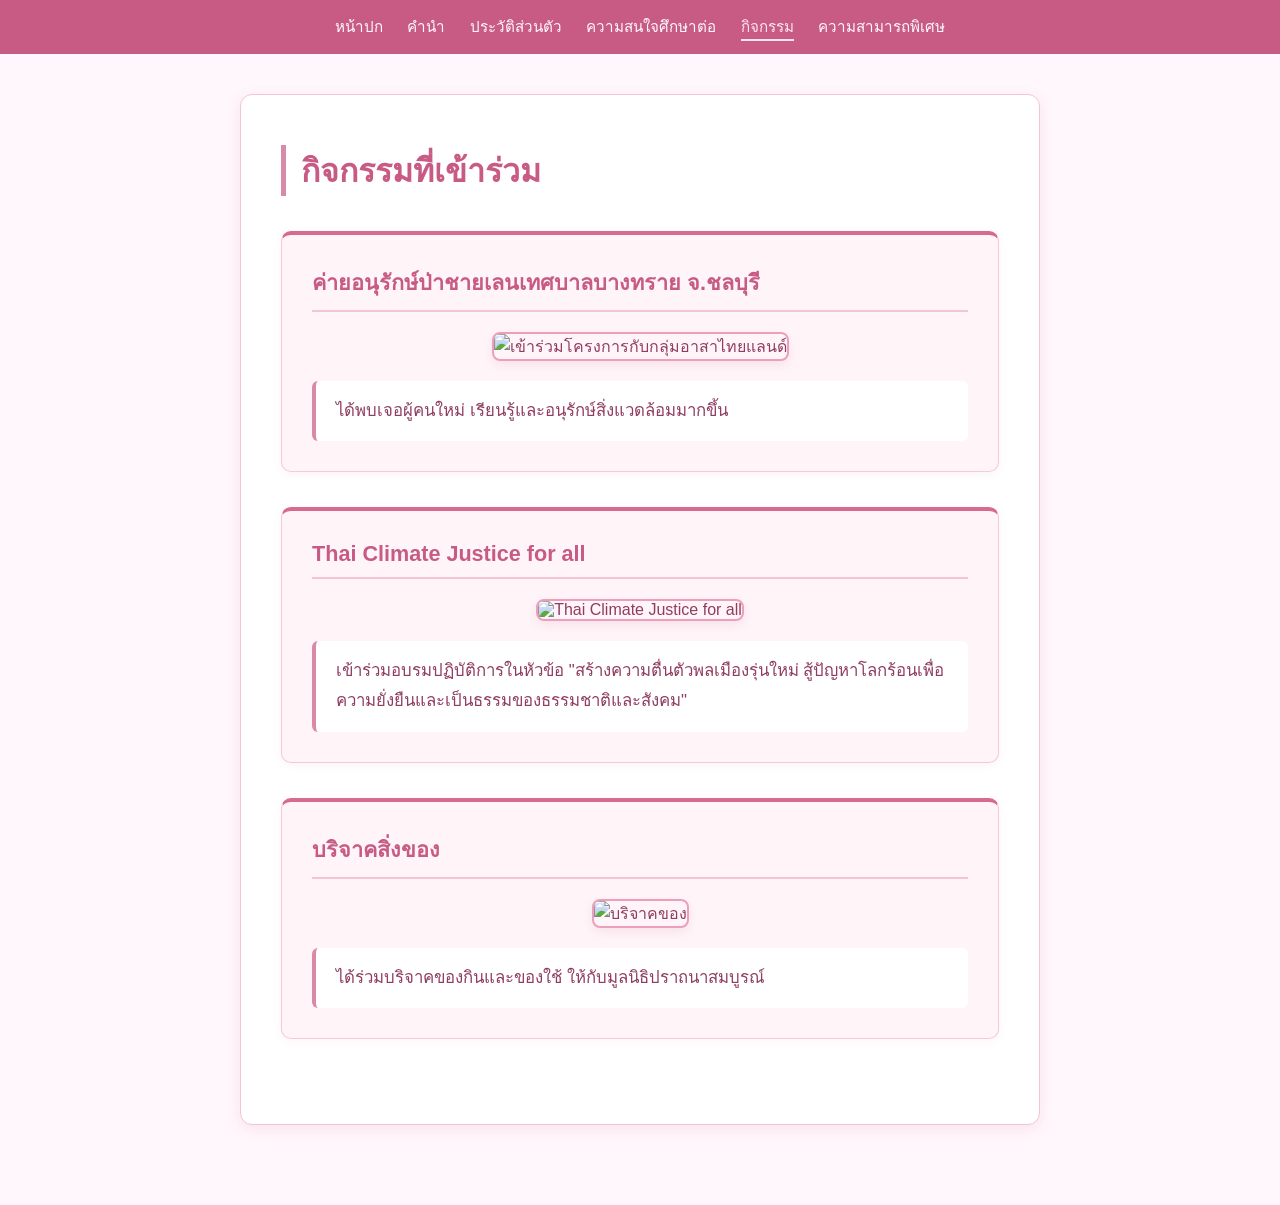
==== activities.html @ 388d0272 "Create activities.html" ====
<!DOCTYPE html>
<html lang="th">
<head>
    <meta charset="UTF-8">
    <meta name="viewport" content="width=device-width, initial-scale=1.0">
    <title>Portfolio - กิจกรรมที่เข้าร่วม</title>
    <style>
        * { box-sizing: border-box; margin: 0; padding: 0; }

        body {
            font-family: 'Sarabun', sans-serif;
            background: #fff7fb;
            color: #8f3d60;
            padding-bottom: 40px;
        }

        /* แถบเมนูด้านบน */
        nav {
            background: #c75b83;
            padding: 15px;
            text-align: center;
        }

        nav a {
            color: #fff8fb;
            text-decoration: none;
            margin: 0 10px;
            font-weight: 500;
            font-size: 0.95rem;
        }

        nav a.active {
            color: #ffe4ef;
            border-bottom: 2px solid #ffe4ef;
            padding-bottom: 4px;
        }

        /* พื้นที่เนื้อหาหลัก */
        .container {
            max-width: 800px;
            margin: 40px auto;
            background: #fff;
            padding: 50px 40px;
            border-radius: 12px;
            border: 1px solid #f3c4d8;
            box-shadow: 0 4px 15px rgba(199, 91, 131, 0.12);
        }

        h1 {
            color: #c75b83;
            font-size: 2rem;
            border-left: 5px solid #d98aa8;
            padding-left: 15px;
            margin-bottom: 35px;
        }

        /* การ์ดกิจกรรมแต่ละรายการ */
        .activity-card {
            background: #fff5f9;
            border: 1px solid #f7c9dc;
            border-top: 4px solid #d66a91;
            border-radius: 10px;
            padding: 30px;
            margin-bottom: 35px;
            text-align: center;
            box-shadow: 0 2px 8px rgba(199, 91, 131, 0.08);
        }

        .activity-card h2 {
            font-size: 1.35rem;
            color: #c75b83;
            margin-bottom: 20px;
            text-align: left;
            border-bottom: 2px solid #f3c4d8;
            padding-bottom: 10px;
        }

        /* กล่องรูปภาพขนาดใหญ่ */
        .activity-img-box {
            margin-bottom: 20px;
        }

        .activity-img-box img {
            width: 100%;
            max-width: 550px;
            height: auto;
            border-radius: 8px;
            border: 2px solid #ec9fbb;
            box-shadow: 0 4px 12px rgba(199, 91, 131, 0.12);
        }

        .activity-card p {
            font-size: 1.05rem;
            line-height: 1.8;
            color: #8f3d60;
            text-align: left;
            background: #fff;
            padding: 15px 20px;
            border-radius: 6px;
            border-left: 4px solid #d98aa8;
        }
    </style>
</head>

<body>

<!-- เมนูเปลี่ยนหน้า -->
<nav>
    <a href="index.html">หน้าปก</a>
    <a href="intro.html">คำนำ</a>
    <a href="profile.html">ประวัติส่วนตัว</a>
    <a href="education.html">ความสนใจศึกษาต่อ</a>
    <a href="activities.html" class="active">กิจกรรม</a>
    <a href="skills.html">ความสามารถพิเศษ</a>
</nav>

<div class="container">

    <h1>กิจกรรมที่เข้าร่วม</h1>

    <!-- กิจกรรมที่ 1 -->
    <div class="activity-card">
        <h2>ค่ายอนุรักษ์ป่าชายเลนเทศบาลบางทราย จ.ชลบุรี</h2>

        <div class="activity-img-box">
            <img src="IMG_3292.jpeg" alt="เข้าร่วมโครงการกับกลุ่มอาสาไทยแลนด์">
        </div>

        <p>
           ได้พบเจอผู้คนใหม่ เรียนรู้และอนุรักษ์สิ่งแวดล้อมมากขึ้น
        </p>
    </div>

    <!-- กิจกรรมที่ 2 -->
    <div class="activity-card">
        <h2>Thai Climate Justice for all</h2>

        <div class="activity-img-box">
            <img src="IMG_3294.jpeg" alt="Thai Climate Justice for all">
        </div>

        <p>
            เข้าร่วมอบรมปฏิบัติการในหัวข้อ "สร้างความตื่นตัวพลเมืองรุ่นใหม่ สู้ปัญหาโลกร้อนเพื่อความยั่งยืนและเป็นธรรมของธรรมชาติและสังคม"
        </p>
    </div>

    <!-- กิจกรรมที่ 3 -->
    <div class="activity-card">
        <h2>บริจาคสิ่งของ</h2>

        <div class="activity-img-box">
            <img src="IMG_3295.jpeg" alt="บริจาคของ">
        </div>

        <p>
            ได้ร่วมบริจาคของกินและของใช้ ให้กับมูลนิธิปราถนาสมบูรณ์
        </p>
    </div>

</div>

</body>
</html>
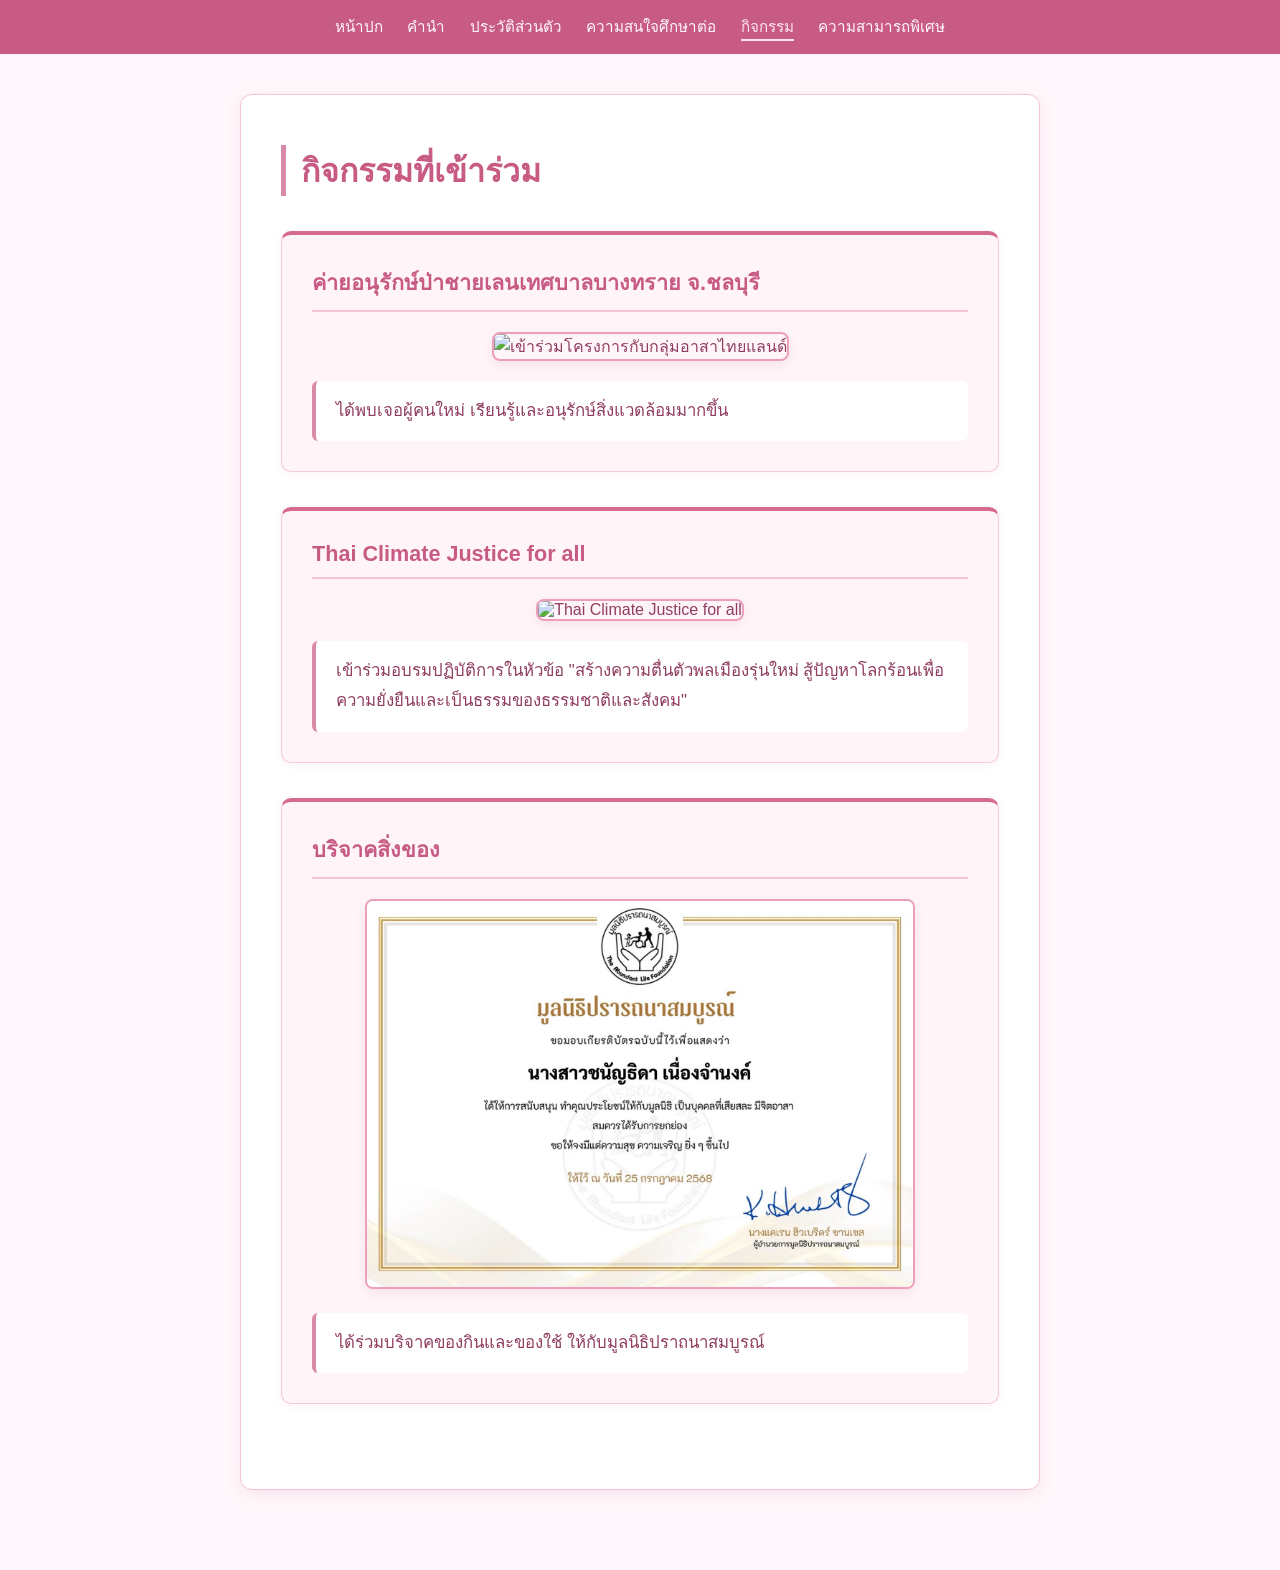
==== commit 027706b6: "Update activities.html" ====
--- a/activities.html
+++ b/activities.html
@@ -149,7 +149,7 @@
         <h2>บริจาคสิ่งของ</h2>
 
         <div class="activity-img-box">
-            <img src="IMG_3295.jpeg" alt="บริจาคของ">
+            <img src="IMG_1692.jpeg" alt="บริจาคของ">
         </div>
 
         <p>
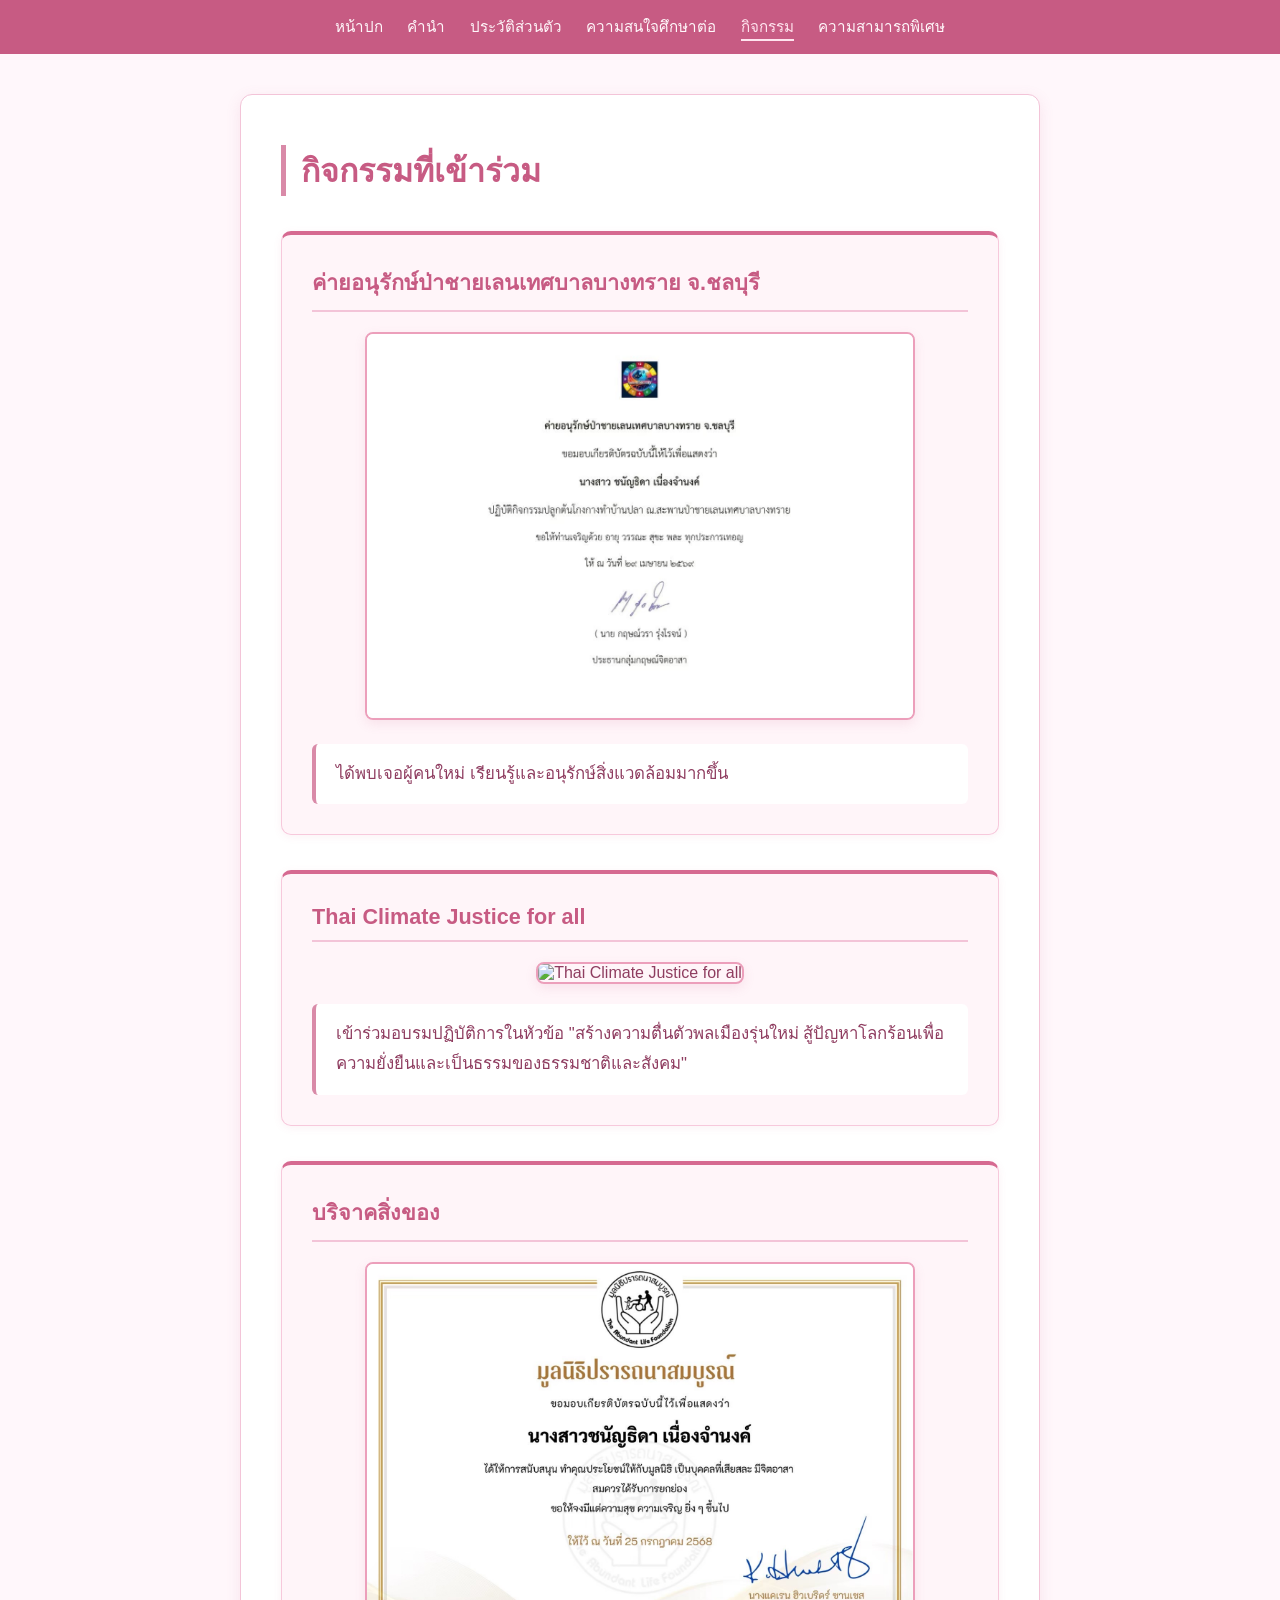
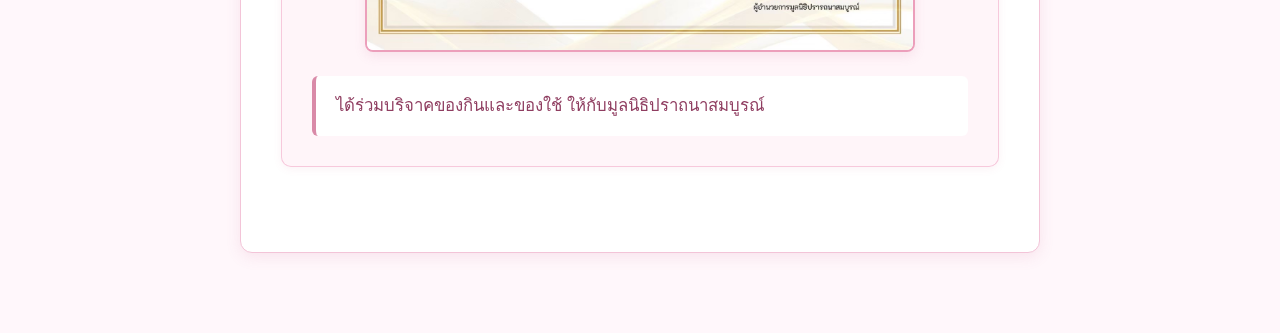
==== commit 2198b24d: "Update activities.html" ====
--- a/activities.html
+++ b/activities.html
@@ -123,7 +123,7 @@
         <h2>ค่ายอนุรักษ์ป่าชายเลนเทศบาลบางทราย จ.ชลบุรี</h2>
 
         <div class="activity-img-box">
-            <img src="IMG_3292.jpeg" alt="เข้าร่วมโครงการกับกลุ่มอาสาไทยแลนด์">
+            <img src="IMG_1796.jpeg" alt="เข้าร่วมโครงการกับกลุ่มอาสาไทยแลนด์">
         </div>
 
         <p>
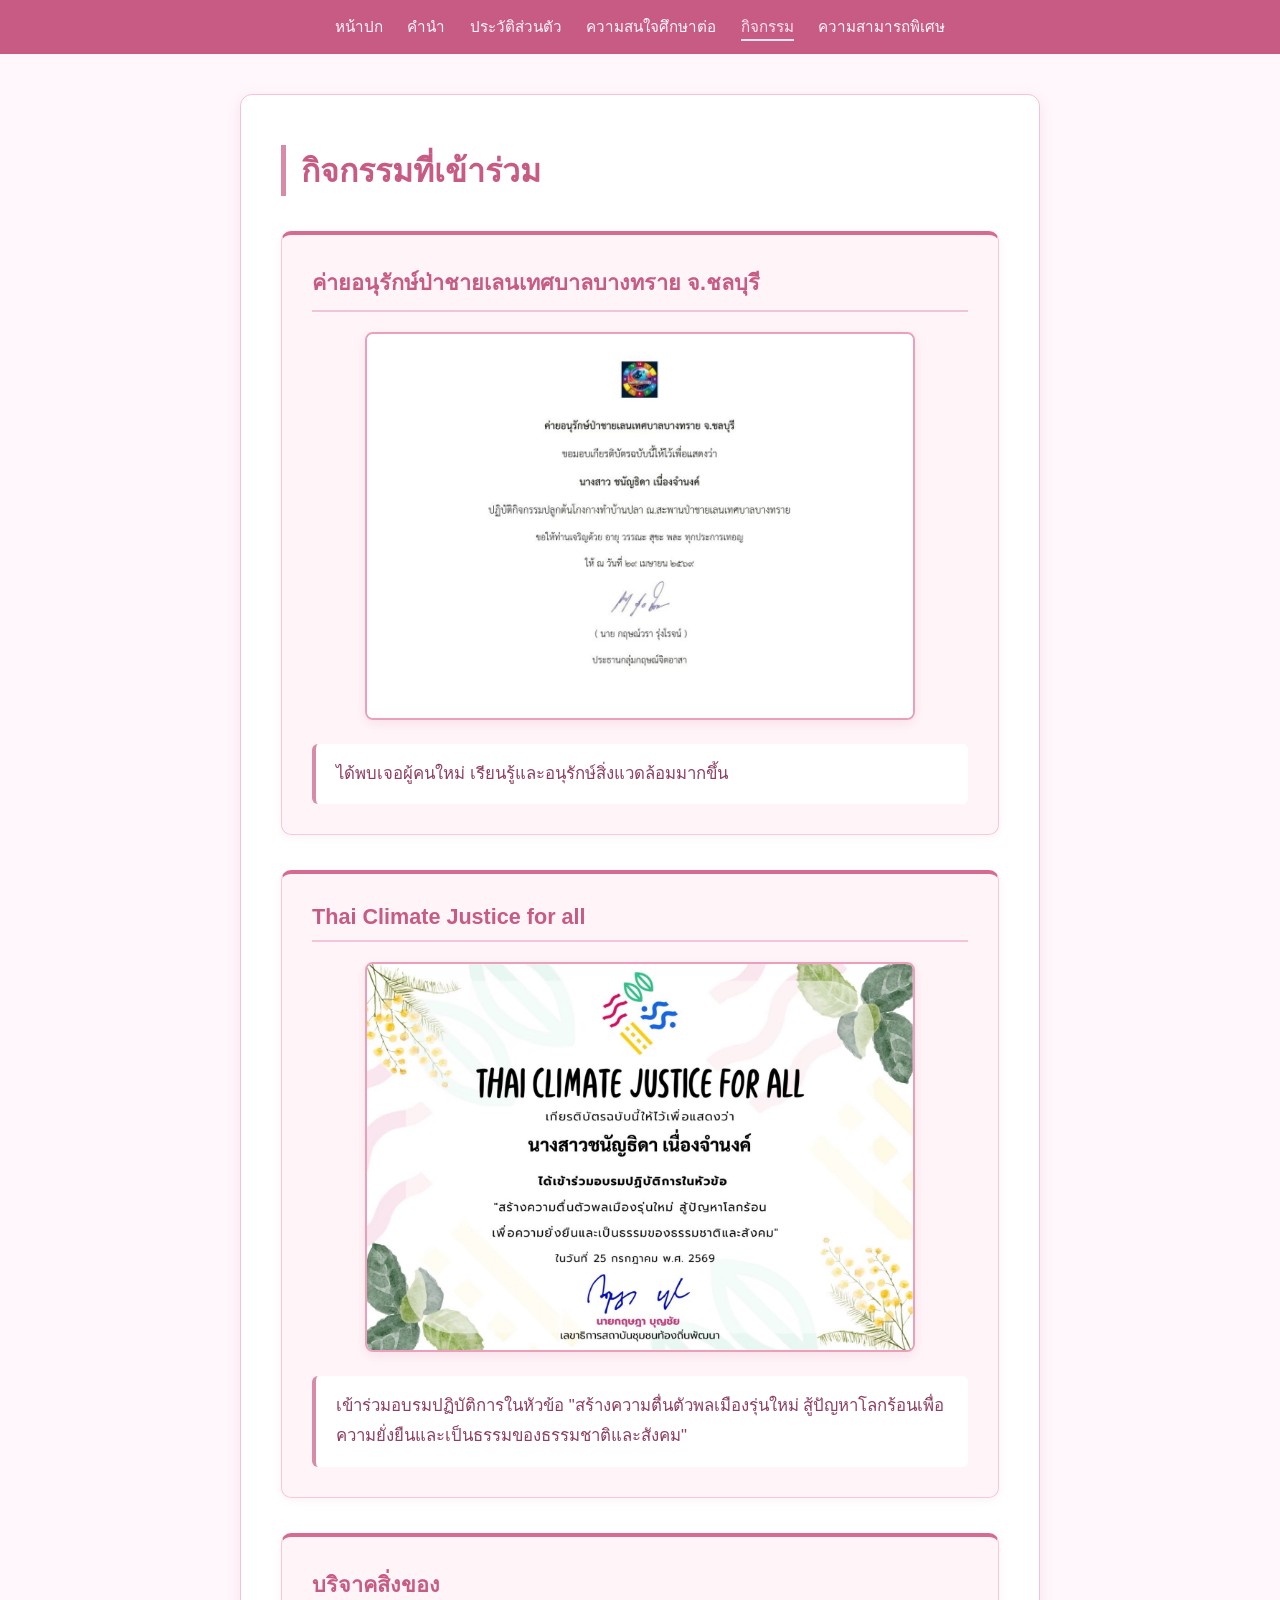
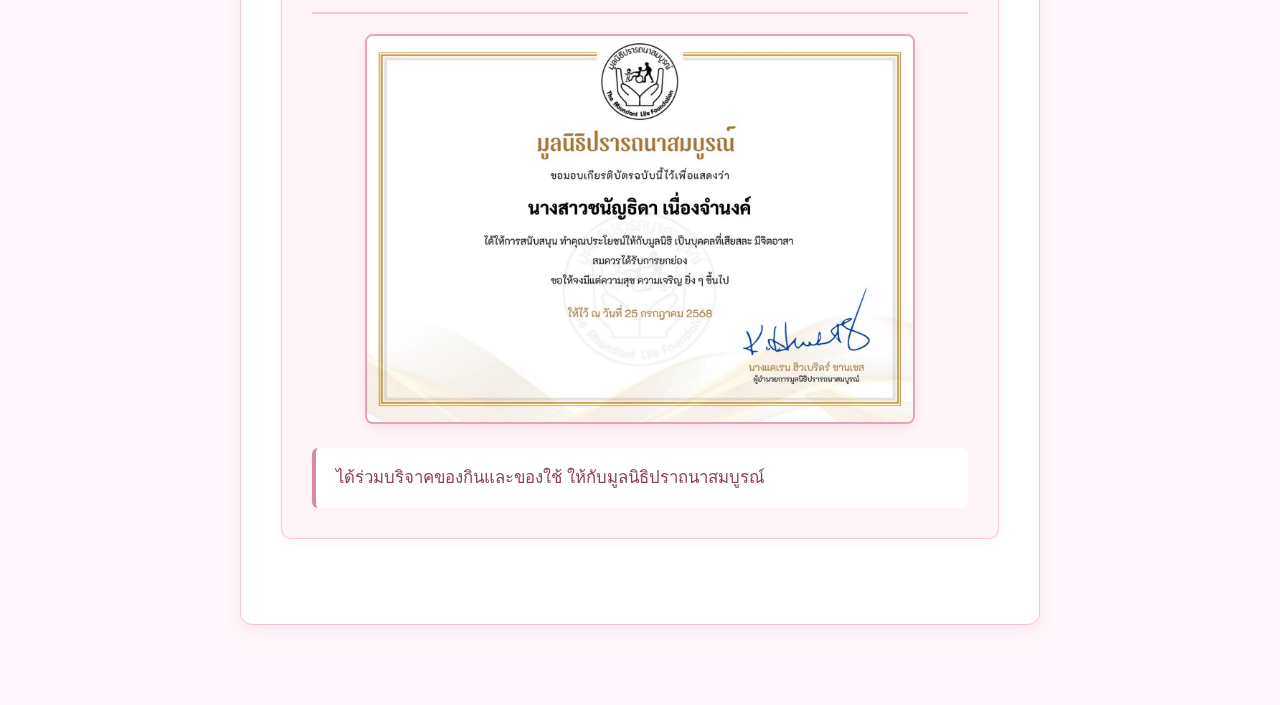
==== commit c341168f: "Update activities.html" ====
--- a/activities.html
+++ b/activities.html
@@ -136,7 +136,7 @@
         <h2>Thai Climate Justice for all</h2>
 
         <div class="activity-img-box">
-            <img src="IMG_3294.jpeg" alt="Thai Climate Justice for all">
+            <img src="IMG_1798.jpeg" alt="Thai Climate Justice for all">
         </div>
 
         <p>
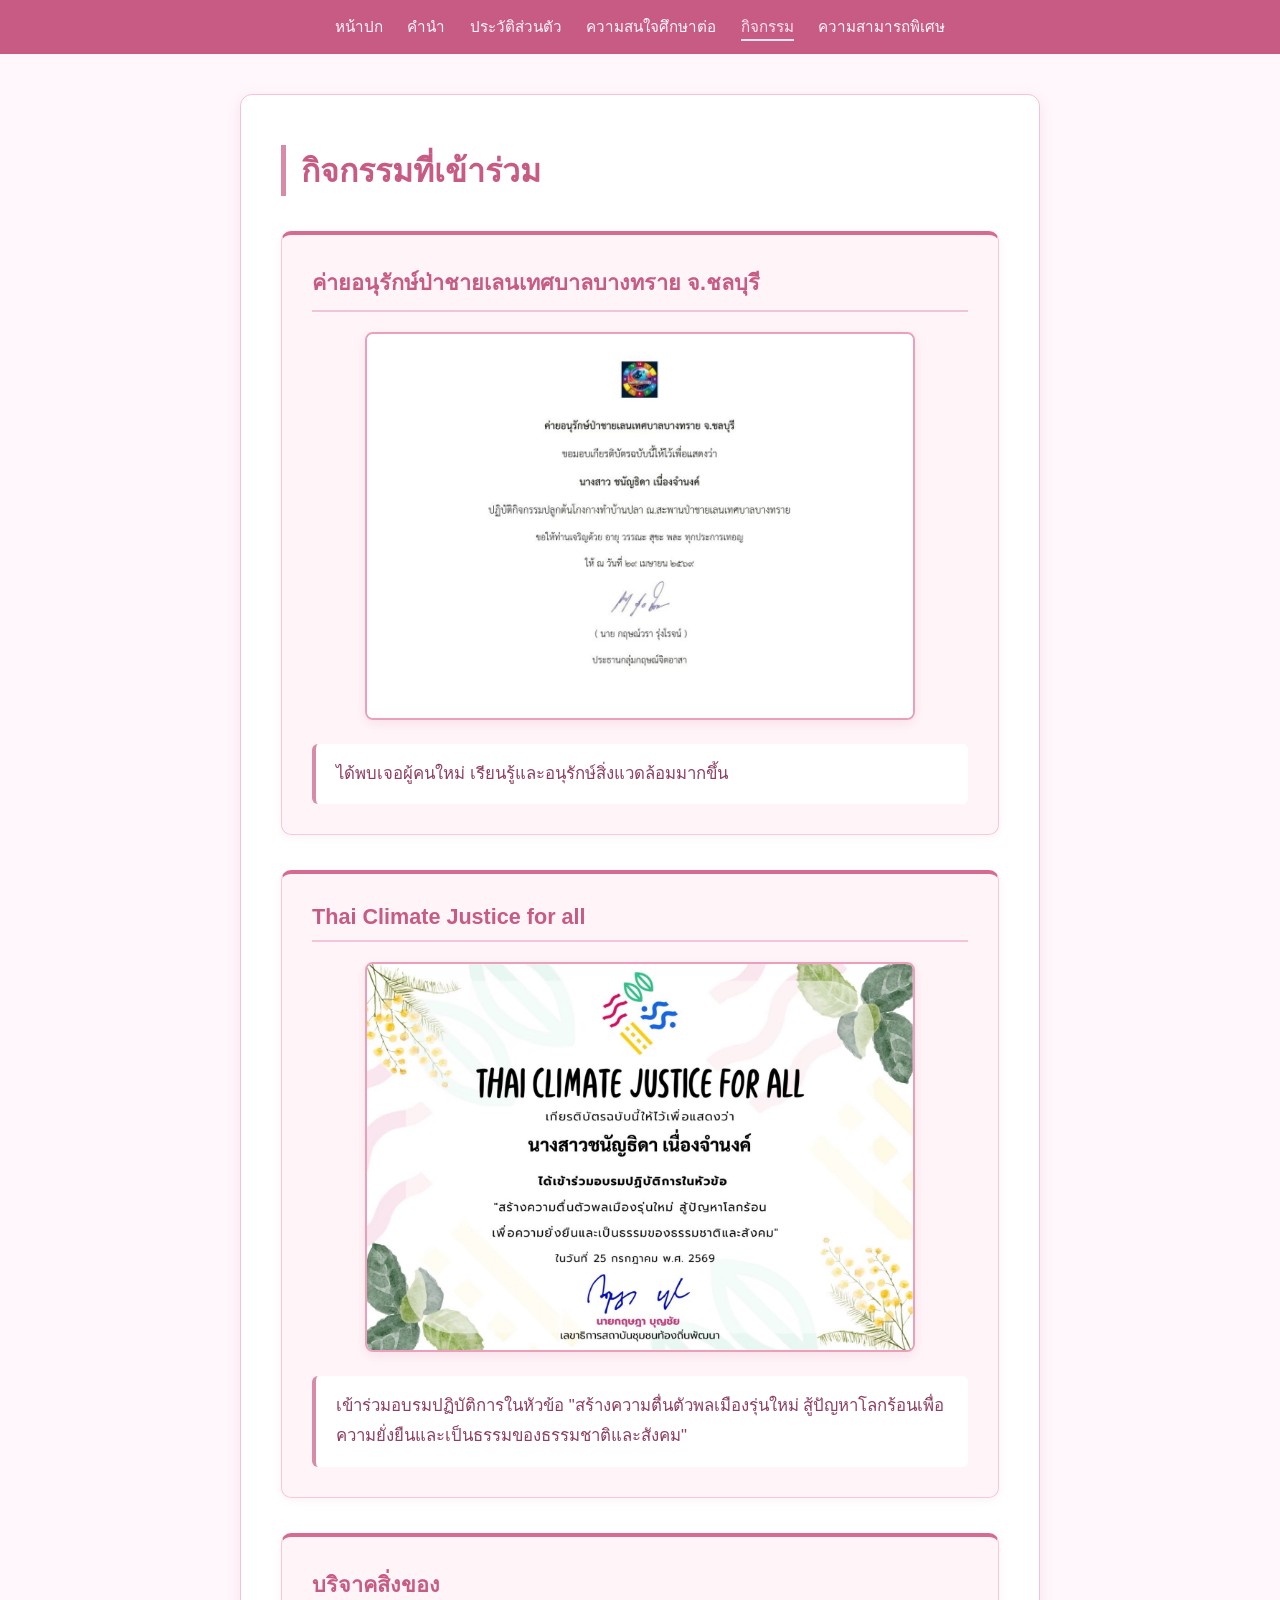
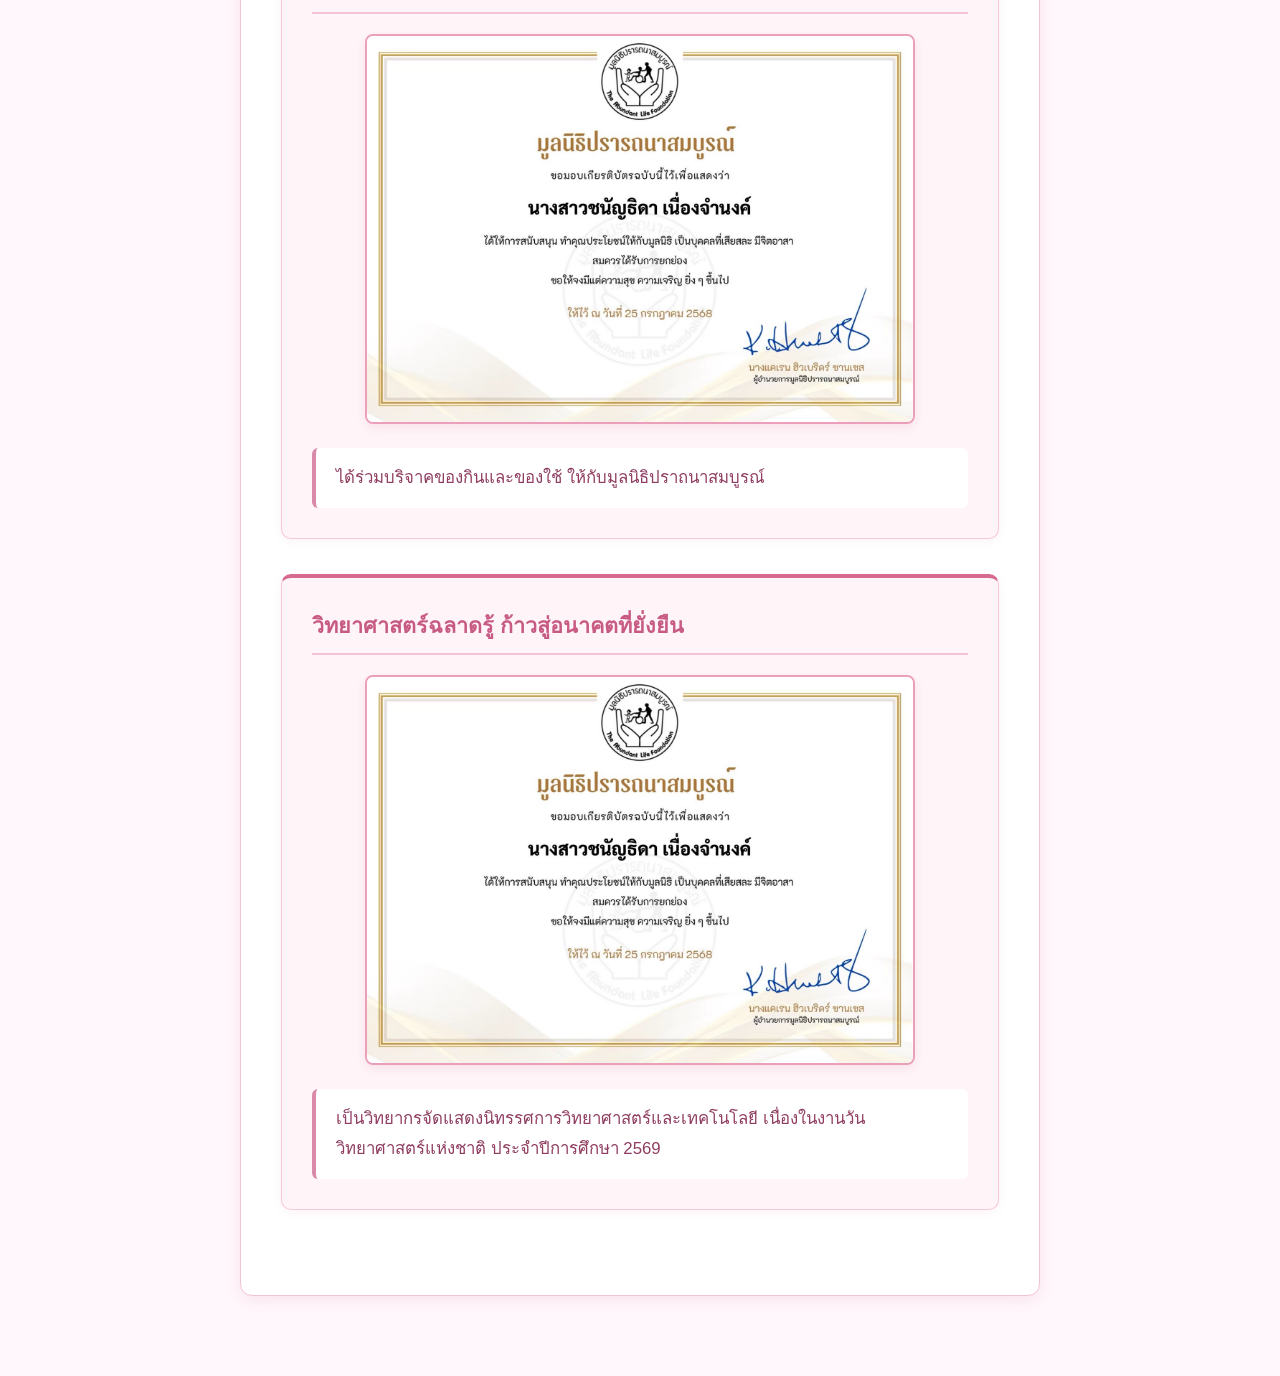
==== commit eb09f6ae: "Update activities.html" ====
--- a/activities.html
+++ b/activities.html
@@ -149,7 +149,7 @@
         <h2>บริจาคสิ่งของ</h2>
 
         <div class="activity-img-box">
-            <img src="IMG_1692.jpeg" alt="บริจาคของ">
+            <img src="IMG_1692.jpeg" alt="บริจาคสิ่งของ">
         </div>
 
         <p>
@@ -157,6 +157,18 @@
         </p>
     </div>
 
+        <!-- กิจกรรมที่ 4 -->
+    <div class="activity-card">
+        <h2>วิทยาศาสตร์ฉลาดรู้ ก้าวสู่อนาคตที่ยั่งยืน</h2>
+
+        <div class="activity-img-box">
+            <img src="IMG_1692.jpeg" alt="บริจาคสิ่งของ">
+        </div>
+
+        <p>
+           เป็นวิทยากรจัดแสดงนิทรรศการวิทยาศาสตร์และเทคโนโลยี เนื่องในงานวันวิทยาศาสตร์แห่งชาติ ประจำปีการศึกษา 2569
+        </p>
+    </div>
 </div>
 
 </body>
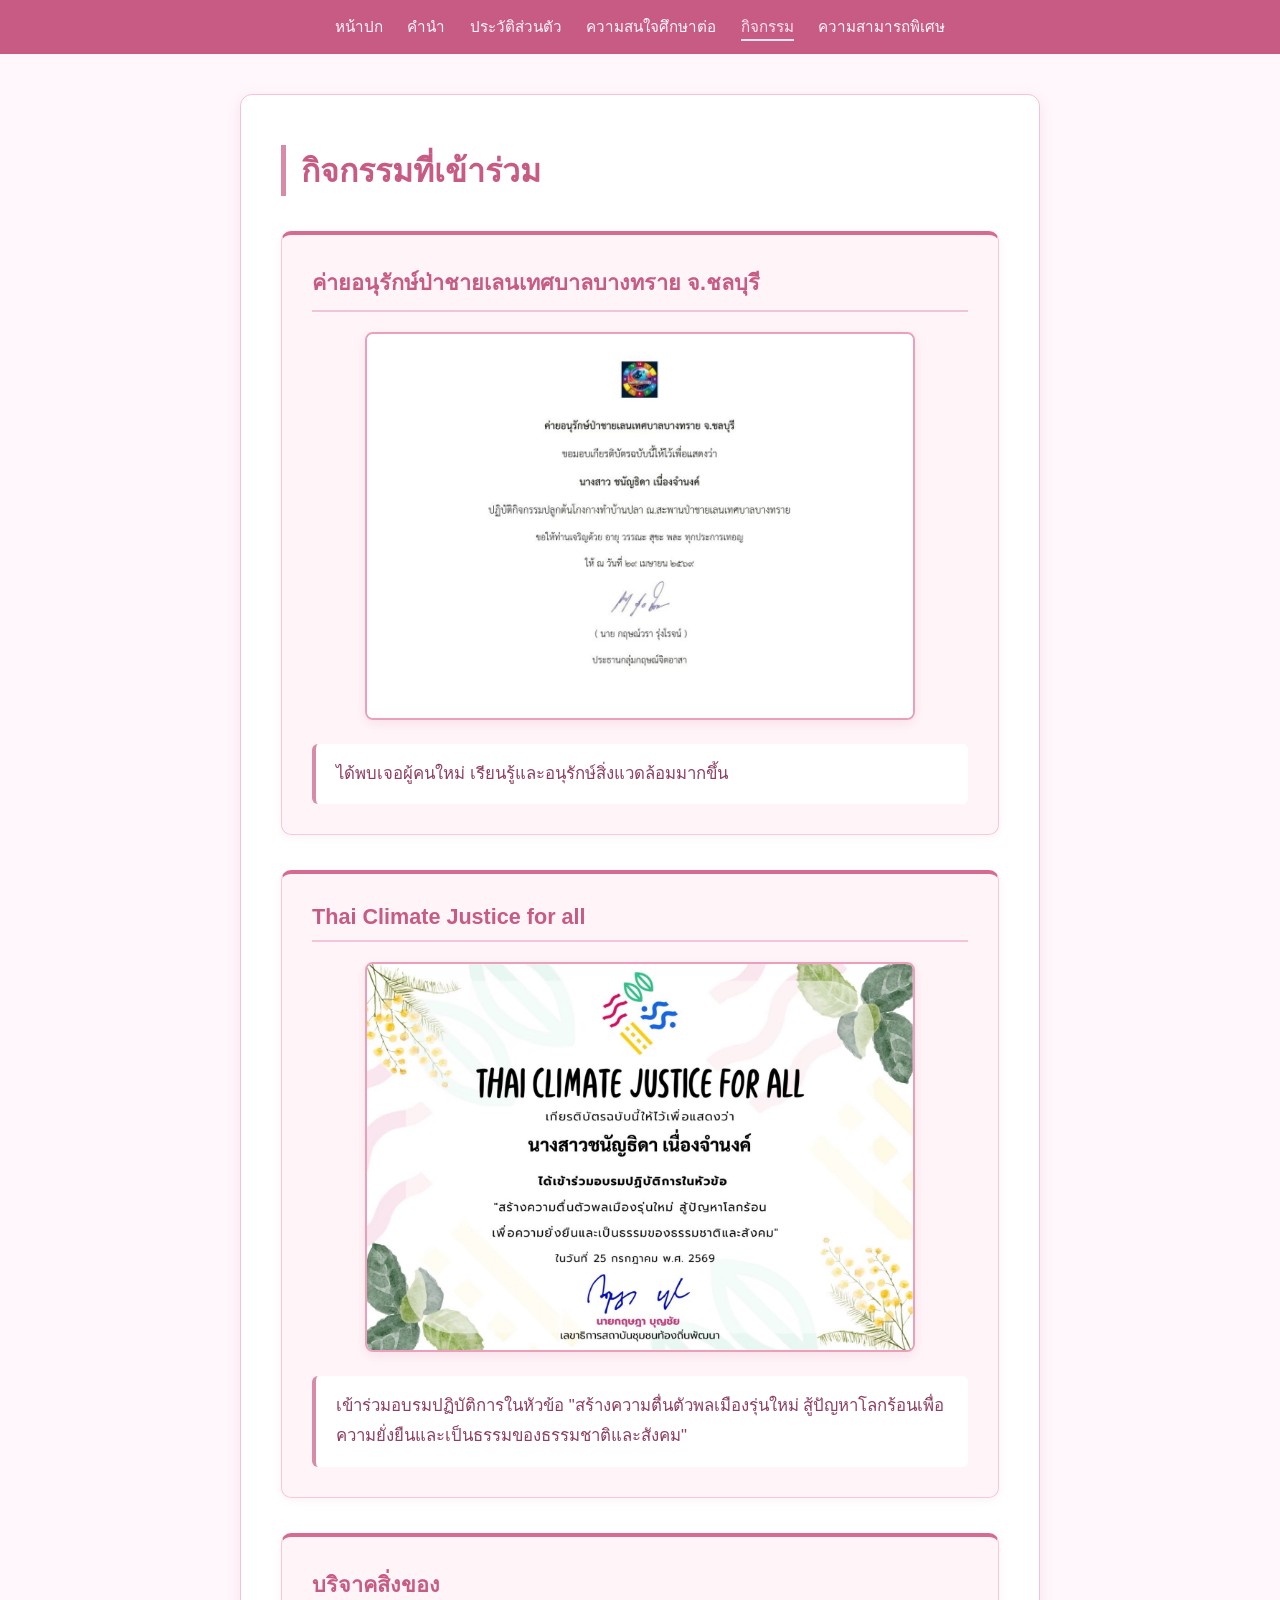
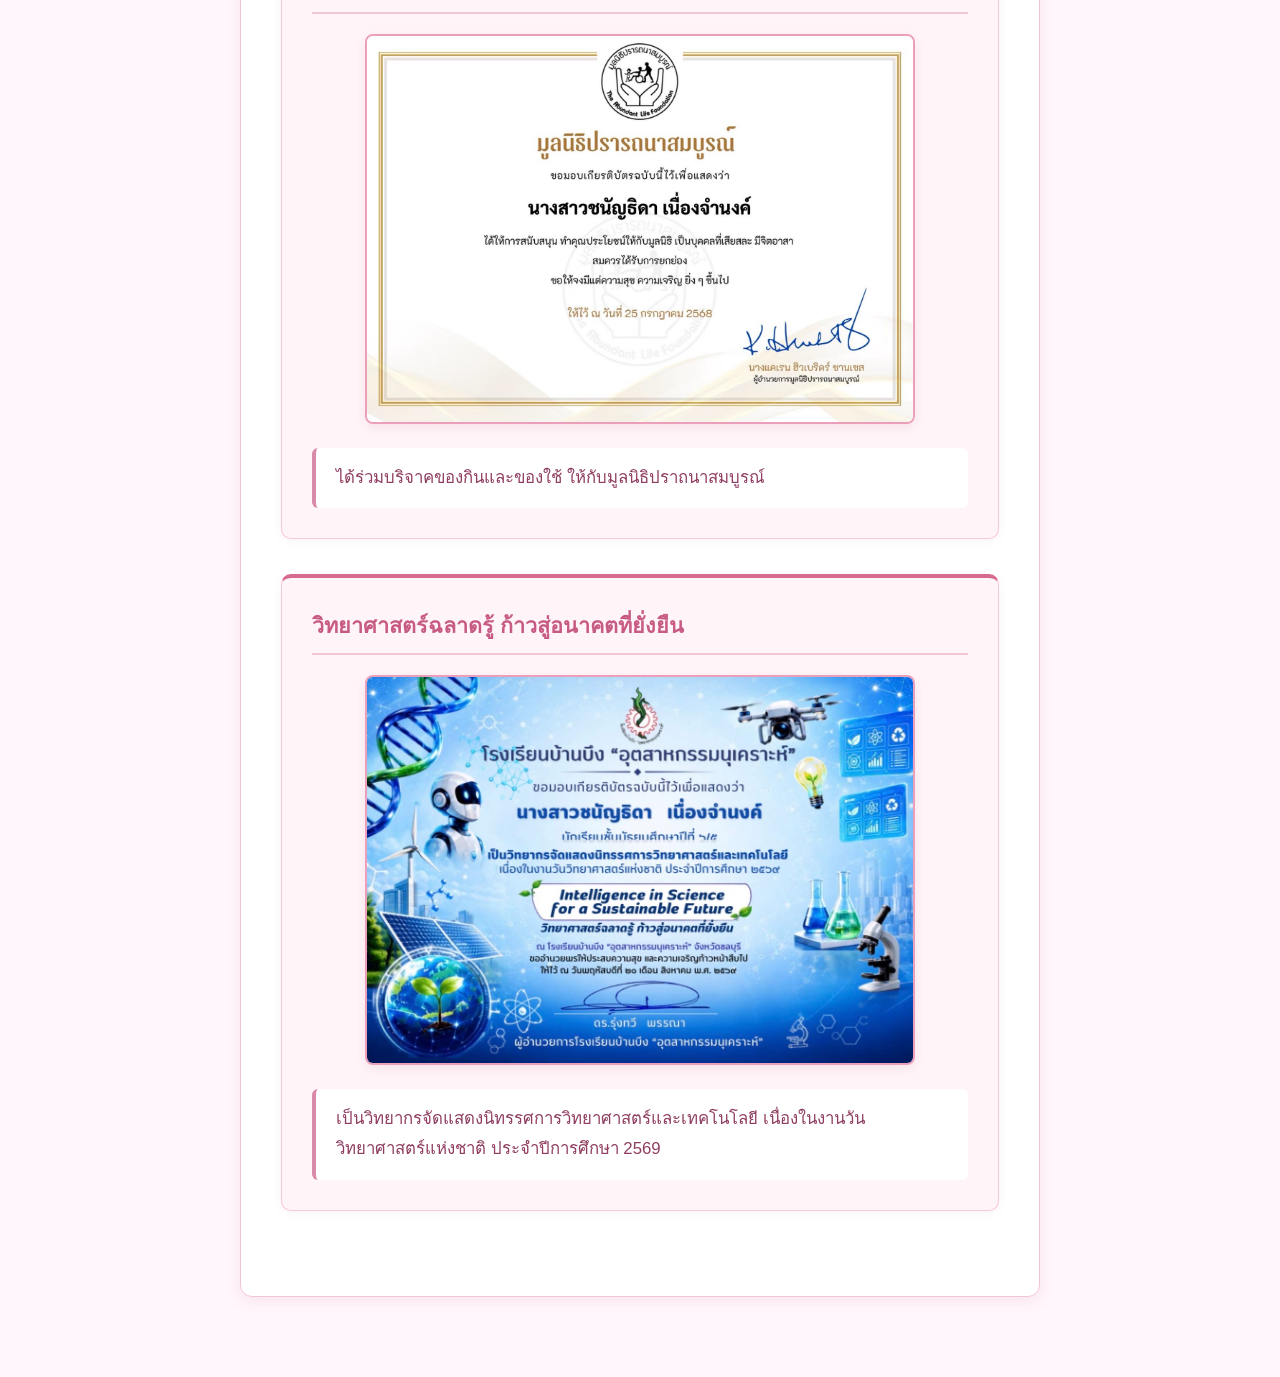
==== commit 781b6273: "Update activities.html" ====
--- a/activities.html
+++ b/activities.html
@@ -162,7 +162,7 @@
         <h2>วิทยาศาสตร์ฉลาดรู้ ก้าวสู่อนาคตที่ยั่งยืน</h2>
 
         <div class="activity-img-box">
-            <img src="IMG_1692.jpeg" alt="บริจาคสิ่งของ">
+            <img src="IMG_1801.jpeg" alt="วิทยาศาสตร์ฉลาดรู้ ก้าวสู่อนาคตที่ยั่งยืน">
         </div>
 
         <p>
